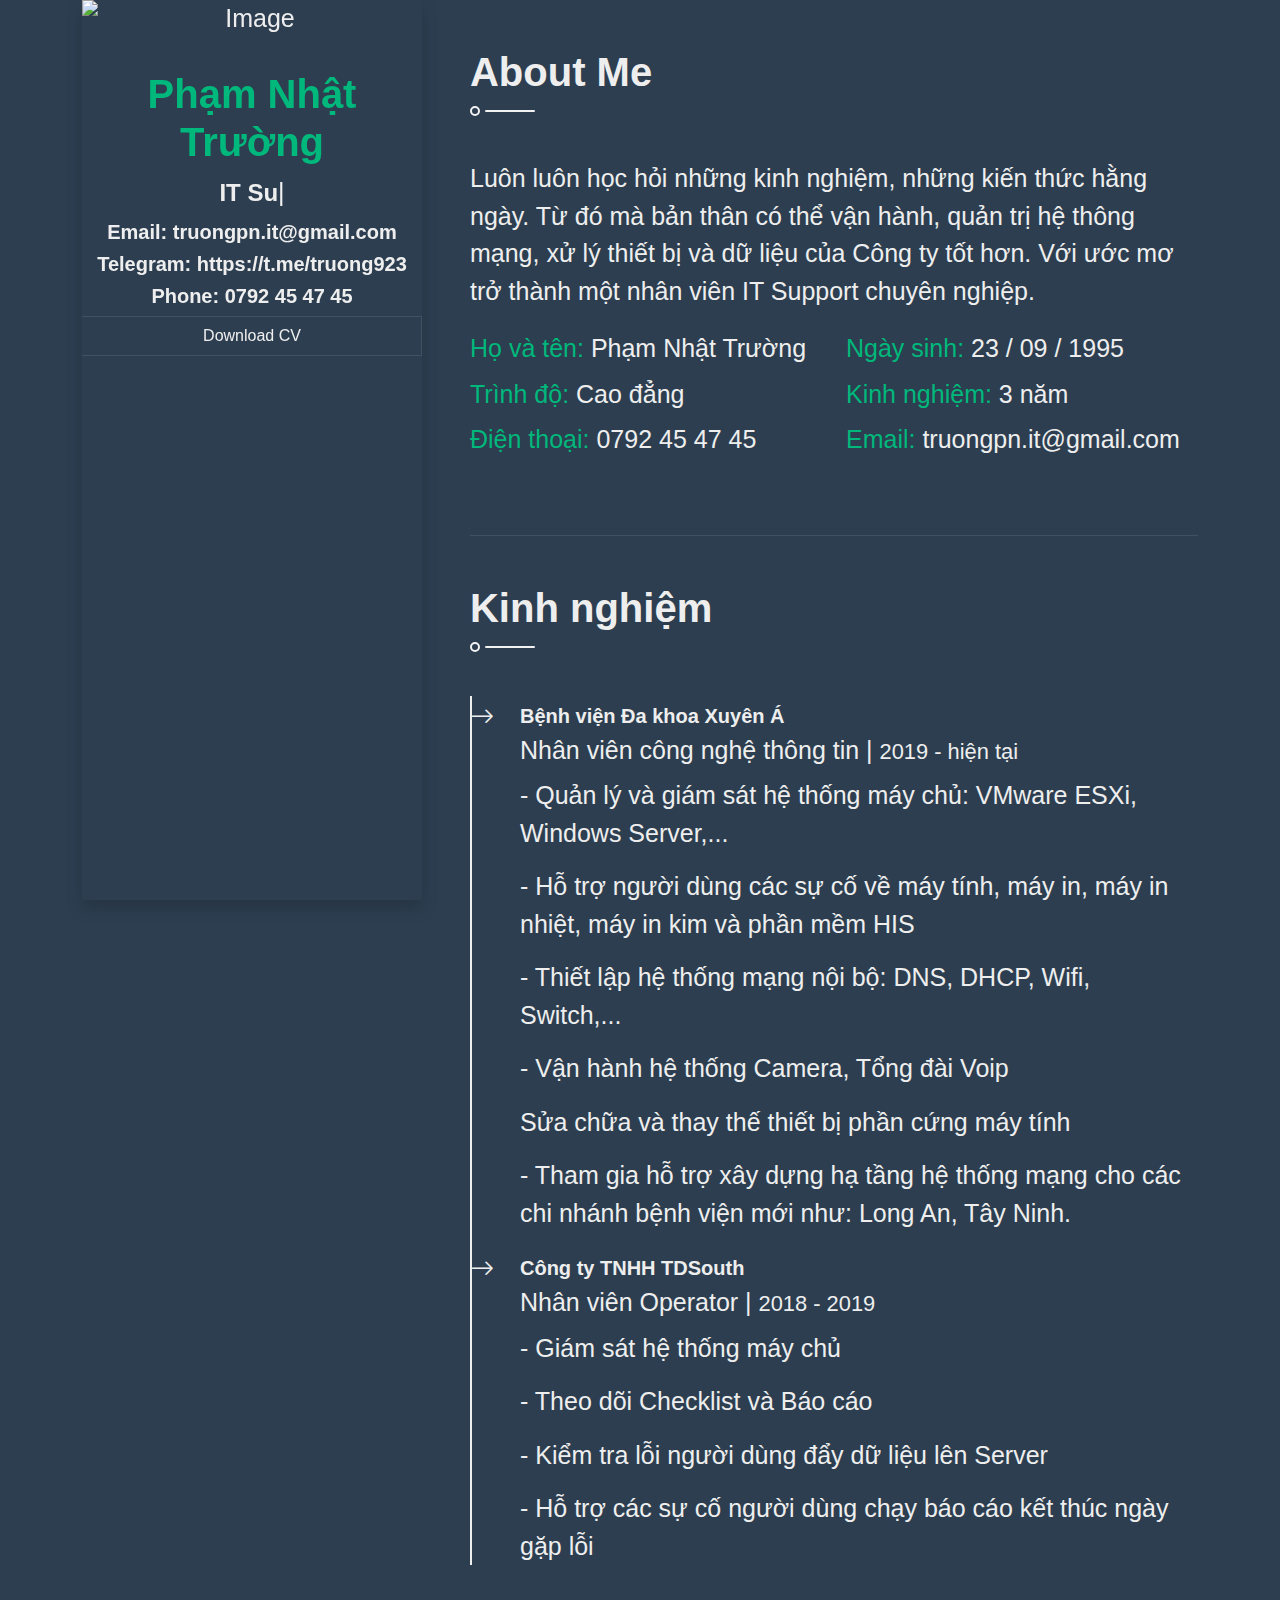
==== index.html @ b1097773 "Update index.html" ====
<!DOCTYPE html>
<html lang="en">
    <head>
        <met#aeb3b8et="utf-8">
        <title>PHAM NHAT TRUONG - IT SUPPORT | TRUONGPHAM.INFO</title>
        <meta content="width=device-width, initial-scale=1.0" name="viewport">
        <meta content="PHAM NHAT TRUONG - IT SUPPORT | TRUONGPHAM.INFO" name="keywords">
        <meta content="Luôn luôn học hỏi những kinh nghiệm, những kiến thức hằng ngày. Từ đó mà bản thân có thể vận hành, quản trị hệ thông mạng, xử lý thiết bị và dữ liệu của Công ty tốt hơn. Với ước mơ trở thành một nhân viên IT Support chuyên nghiệp." name="description">
		<meta content="img/og-image.png" property="og:image"/>
        <!-- Favicon -->
        <link href="img/favicon.ico" rel="icon">

        <!-- Google Web Fonts -->
        <link rel="preconnect" href="https://fonts.googleapis.com">
        <link rel="preconnect" href="https://fonts.gstatic.com" crossorigin>
        <link href="https://fonts.googleapis.com/css2?family=Heebo:wght@300;400;500;600;700&display=swap" rel="stylesheet">

        <!-- Icon Font Stylesheet -->
        <link href="https://cdnjs.cloudflare.com/ajax/libs/font-awesome/5.10.0/css/all.min.css" rel="stylesheet">
        <link href="https://cdn.jsdelivr.net/npm/bootstrap-icons@1.4.1/font/bootstrap-icons.css" rel="stylesheet">

        <!-- Libraries Stylesheet -->
        <link href="lib/owlcarousel/assets/owl.carousel.min.css" rel="stylesheet">
        <link href="lib/lightbox/css/lightbox.min.css" rel="stylesheet">
        <link href="lib/animate/animate.min.css" rel="stylesheet">

        <!-- Customized Bootstrap Stylesheet -->
        <link href="css/bootstrap.min.css" rel="stylesheet">

        <!-- Template Stylesheet -->
        <link href="css/style.css" rel="stylesheet">
    </head>

    <body>
        <!-- Spinner Start -->
        <div id="spinner" class="show bg-white position-fixed translate-middle w-100 vh-100 top-50 start-50 d-flex align-items-center justify-content-center">
            <div class="spinner-border text-primary" style="width: 3rem; height: 3rem;" role="status">
                <span class="sr-only">Loading...</span>
            </div>
        </div>
        <!-- Spinner End -->

        <div class="container">
            <div class="row g-5">
                <div class="col-lg-4 sticky-lg-top vh-100">
                    <div class="d-flex flex-column h-100 text-center overflow-auto shadow">
                        <img class="w-100 img-fluid mb-4" src="https://blogger.googleusercontent.com/img/b/R29vZ2xl/AVvXsEhEXfBx7PWFixcIqHTnEH8W_XEfS7zRKE3691pKmlPgXVl-R-O-tmW80sG6tMCPKXP7lykaefznXXBEUYzP57nNPjmpp0q8nnRtFH7AwrzY1TqMH8nGS9BL_3iNs5745LmN0kba0aUI_SeS-HDtZhTHtmVIDeLx38GJadFVCeGC5y4R91ZM6ahKhD-W/s1600/avatar.jpeg" alt="Image">
                        <h1 class="text-primary mt-2">Phạm Nhật Trường</h1>
                        <div class="mb-4" style="height: 22px;">
                            <h4 class="typed-text-output d-inline-block text-light"></h4>
                            <div class="typed-text d-none">IT Support, Chuyên viên CNTT</div>
						</div>
							<h5>Email: truongpn.it@gmail.com</h5>
							<h5>Telegram: https://t.me/truong923</h5>
							<h5>Phone: 0792 45 47 45</h5>
                        
                        <div class="d-flex align-items-end justify-content-between border-top border-bottom">
                            <a href="https://truongpham.info/CV%20-%20IT%20SUPPORT%20-%20PHAM%20NHAT%20TRUONG.pdf" class="btn w-100 border-end">Download CV</a>
                        </div>
                    </div>
                </div>
                <div class="col-lg-8">
                    <!-- About Start -->
                    <section class="py-5 border-bottom wow fadeInUp" data-wow-delay="0.1s">
                        <h1 class="title pb-3 mb-5">About Me</h1>
                        <p>Luôn luôn học hỏi những kinh nghiệm, những kiến thức hằng ngày. Từ đó mà bản thân có thể vận hành, quản trị hệ thông mạng, xử lý thiết bị và dữ liệu của Công ty tốt hơn. Với ước mơ trở thành một nhân viên IT Support chuyên nghiệp.</p>
                        <div class="row mb-4">
                            <div class="col-sm-6 py-1">
                                <span class="fw-medium text-primary">Họ và tên:</span> Phạm Nhật Trường
                            </div>
                            <div class="col-sm-6 py-1">
                                <span class="fw-medium text-primary">Ngày sinh:</span> 23 / 09 / 1995
                            </div>
                            <div class="col-sm-6 py-1">
                                <span class="fw-medium text-primary">Trình độ:</span> Cao đẳng
                            </div>
                            <div class="col-sm-6 py-1">
                                <span class="fw-medium text-primary">Kinh nghiệm:</span> 3 năm
                            </div>
                            <div class="col-sm-6 py-1">
                                <span class="fw-medium text-primary">Điện thoại:</span> 0792 45 47 45
                            </div>
                            <div class="col-sm-6 py-1">
                                <span class="fw-medium text-primary">Email:</span> truongpn.it@gmail.com
                            </div>                            
                        </div>
                      
                    </section>
                    <!-- About End -->

                    

                    <!-- Expericence Start -->
                    <section class="py-5 wow fadeInUp" data-wow-delay="0.1s">
                        <h1 class="title pb-3 mb-5">Kinh nghiệm</h1>
                        <div class="border-start border-2 border-light pt-2 ps-5">
                            <div class="position-relative mb-4">
                                <span class="bi bi-arrow-right fs-4 text-light position-absolute" style="top: -5px; left: -50px;"></span>
                                <h5 class="mb-1">Bệnh viện Đa khoa Xuyên Á</h5>
                                <p class="mb-2">Nhân viên công nghệ thông tin | <small>2019 - hiện tại</small></p>
                                <p>- Quản lý và giám sát hệ thống máy chủ: VMware ESXi, Windows Server,...</p>
								<p>- Hỗ trợ người dùng các sự cố về máy tính, máy in, máy in nhiệt, máy in kim và phần mềm HIS</p>
								<p>- Thiết lập hệ thống mạng nội bộ: DNS, DHCP, Wifi, Switch,...
								<p>- Vận hành hệ thống Camera, Tổng đài Voip</p>
								<p>Sửa chữa và thay thế thiết bị phần cứng máy tính</p>
								<p>- Tham gia hỗ trợ xây dựng hạ tầng hệ thống mạng cho các chi nhánh bệnh viện mới như: Long An, Tây Ninh.</p>
                            </div>
                            <div class="position-relative mb-4">
                                <span class="bi bi-arrow-right fs-4 text-light position-absolute" style="top: -5px; left: -50px;"></span>
                                <h5 class="mb-1">Công ty TNHH TDSouth</h5>
                                <p class="mb-2">Nhân viên Operator | <small>2018 - 2019</small></p>
                                <p>- Giám sát hệ thống máy chủ</p>
								<p>- Theo dõi Checklist và Báo cáo</p>
								<p>- Kiểm tra lỗi người dùng đẩy dữ liệu lên Server</p>
								<p>- Hỗ trợ các sự cố người dùng chạy báo cáo kết thúc ngày gặp lỗi</p>
                            </div>                            
                        </div>
                    </section>
                    <!-- Expericence End -->
					
					<!-- Skills Start -->
                    <section class="py-5 wow fadeInUp" data-wow-delay="0.1s">
                        <h1 class="title pb-3 mb-5">Kỹ năng</h1>
                        <div class="row">
                            <div class="col-sm-6">
                                <div class="skill mb-4">
                                    <div class="d-flex justify-content-between">
                                        <p class="mb-2">Windows Server</p>
                                        <p class="mb-2">95%</p>
                                    </div>
                                    <div class="progress">
                                        <div class="progress-bar bg-primary" role="progressbar" aria-valuenow="95" aria-valuemin="0" aria-valuemax="100"></div>
                                    </div>
                                </div>
                                <div class="skill mb-4">
                                    <div class="d-flex justify-content-between">
                                        <p class="mb-2">VMware ESXi</p>
                                        <p class="mb-2">85%</p>
                                    </div>
                                    <div class="progress">
                                        <div class="progress-bar bg-warning" role="progressbar" aria-valuenow="85" aria-valuemin="0" aria-valuemax="100"></div>
                                    </div>
                                </div>
                                <div class="skill mb-4">
                                    <div class="d-flex justify-content-between">
                                        <p class="mb-2">Network</p>
                                        <p class="mb-2">80%</p>
                                    </div>
                                    <div class="progress">
                                        <div class="progress-bar bg-danger" role="progressbar" aria-valuenow="90" aria-valuemin="0" aria-valuemax="100"></div>
                                    </div>
                                </div>
                            </div>
                            <div class="col-sm-6">
                                <div class="skill mb-4">
                                    <div class="d-flex justify-content-between">
                                        <p class="mb-2">Ứng dụng phần mềm</p>
                                        <p class="mb-2">95%</p>
                                    </div>
                                    <div class="progress">
                                        <div class="progress-bar bg-danger" role="progressbar" aria-valuenow="90" aria-valuemin="0" aria-valuemax="100"></div>
                                    </div>
                                </div>
                                <div class="skill mb-4">
                                    <div class="d-flex justify-content-between">
                                        <p class="mb-2">Hỗ trợ phần cứng</p>
                                        <p class="mb-2">90%</p>
                                    </div>
                                    <div class="progress">
                                        <div class="progress-bar bg-success" role="progressbar" aria-valuenow="95" aria-valuemin="0" aria-valuemax="100"></div>
                                    </div>
                                </div>
                                <div class="skill mb-4">
                                    <div class="d-flex justify-content-between">
                                        <p class="mb-2">Linux</p>
                                        <p class="mb-2">75%</p>
                                    </div>
                                    <div class="progress">
                                        <div class="progress-bar bg-info" role="progressbar" aria-valuenow="85" aria-valuemin="0" aria-valuemax="100"></div>
                                    </div>
                                </div>
                            </div>
                        </div>
                    </section>
                    <!-- Skills End -->

                    <!-- Education Start -->
                    <section class="py-5 wow fadeInUp" data-wow-delay="0.1s">
                        <h1 class="title pb-3 mb-5">Học vấn</h1>
                        <div class="border-start border-2 border-light pt-2 ps-5">
                            <div class="position-relative mb-4">
                                <span class="bi bi-arrow-right fs-4 text-light position-absolute" style="top: -5px; left: -50px;"></span>
                                <h5 class="mb-1">Cao đẳng FPT Polytechnic</h5>
                                <p class="mb-2">Công nghệ thông tin | <small>2018</small></p>
                                <p>Tốt nghiệp loại Giỏi, điểm đánh giá xếp loại: 8.1</p>
                            </div>                                                      
                        </div>
                    </section>
                    <!-- Education End -->

                    <!-- Download Start -->
                    <section class="py-6 border-bottom wow fadeInUp" data-wow-delay="0.1s">
                        <h1 class="title pb-3 mb-5">Thư viện DOWNLOAD</h1>
                        <div class="row">
                            <div class="col-12">                                
                                <div class="row portfolio-container">
                                    <div class="col-md-3 mb-4 portfolio-item first">
                                        <div class="position-relative overflow-hidden mb-2">
                                            <img class="img-fluid w-100" src="https://blogger.googleusercontent.com/img/b/R29vZ2xl/AVvXsEj4CBkIA0ysPTNsBHa86_PYk6lLUeE6Be2hrwvbOx_kF_vCNkIA3ulcOIX37jxzH77WllACflZEdPLYEa8RgrazpHKcK4-KCBix7zKSpFj6PHZTHY-ES5w3WzIRhcudtk7auPRRjaMpzGNBIe0VYao3c4swQ0xcU9AbOJ9S9BMXhOhub5c7oLR8VLMN/s1599/windows.webp" alt="">
                                            <div class="portfolio-btn d-flex align-items-center justify-content-center">
											
                                                <a href="https://drive.google.com/drive/folders/1O3wNMvk59sZChGDUy7UuE7ajIBGZV5im?usp=sharing">
                                                    <i class="bi bi-cloud-download"></i>
                                                </a>
                                            </div>
                                        </div>
										<h4>WINDOWS ISO</h4>
                                    </div>
                                    <div class="col-md-3 mb-4 portfolio-item second">
                                        <div class="position-relative overflow-hidden mb-2">
                                            <img class="img-fluid w-100" src="https://blogger.googleusercontent.com/img/b/R29vZ2xl/AVvXsEhiJHI559ugu-0hOVHE4CzFBO4c9WzE_QXyvNri4Z9QtspG_bg02SNMLcC34bFrJcVEigdKliNQKVW1VuPzIFe6W8P-i2J87Kg7qrwdXYLOCt3iPVRnNZH5PKdBSC_8G1IB5g_dQBKGerOGjbOqOs_fJo4rRD6afVUkg6tStAmjUx2rP4YDHh85YN4i/s1866/office.webp" alt="">
                                            <div class="portfolio-btn d-flex align-items-center justify-content-center">
                                                <a href="https://drive.google.com/drive/folders/1fGty0SieguB7xLJJCW0qPEJQWqEInhes?usp=sharing">
                                                    <i class="bi bi-cloud-download"></i>
                                                </a>
                                            </div>
                                        </div>
										<h4>OFFICE</h4>
                                    </div>
                                    <div class="col-md-3 mb-4 portfolio-item first">
                                        <div class="position-relative overflow-hidden mb-2">
                                            <img class="img-fluid w-100" src="https://blogger.googleusercontent.com/img/b/R29vZ2xl/AVvXsEgNhV7tVEfBJOv91nkH5Y3JuUYdpzTYXixQa4gOFbSRu13TNQeYrtJ8zzZGYMH79vtnziP3OPuytu4YrhDJvQSUgGBAccT_6O5XcQhAiWrPcahiXlTbtSH-O8_sdanX-1PpKOkmAIf-X_9S80Pe4A5WIEwoOzhswY007ogy6PViuCUT70Z7mG2AK3Lc/s1600/macos.webp" alt="">
                                            <div class="portfolio-btn d-flex align-items-center justify-content-center">
                                                <a href="https://drive.google.com/drive/folders/11JQ_UQN27DRsb5RpjGJcMa3MAvk5BIb-?usp=sharing">
                                                    <i class="bi bi-cloud-download"></i>
                                                </a>
                                            </div>
                                        </div>
										<h4>MACOS</h4>
                                    </div>
                                    <div class="col-md-3 mb-4 portfolio-item second">
                                        <div class="position-relative overflow-hidden mb-2">
                                            <img class="img-fluid w-100" src="https://blogger.googleusercontent.com/img/b/R29vZ2xl/AVvXsEjx-zZVY1P8v-UfSR0HVt5M0yMEFBbmPqPb1eAl2uc-Hq7EuHCqE8Dj5kO7-Gc5CPt9X-4IRv3gF30xEDvJPvVevnw36ghN7PYH8O2H-dS3_n3Hu0yjpTo8Ngw9TuEGHFO3UPn20M4XQf-6oLkdCSYYGnJivIsXdyIEoVN4H1aZM-lFJf1R1p1JkD5P/s1600/adobe.webp" alt="">
                                            <div class="portfolio-btn d-flex align-items-center justify-content-center">
                                                <a href="https://drive.google.com/drive/folders/15C80CJlflB8w9z9n-Vl1097a9hDrL62X?usp=sharing">
                                                    <i class="bi bi-cloud-download"></i>
                                                </a>
                                            </div>
                                        </div>
										<h4>ADOBE</h4>
                                    </div>
									<div class="col-md-3 mb-4 portfolio-item first">
                                        <div class="position-relative overflow-hidden mb-2">
                                            <img class="img-fluid w-100" src="https://blogger.googleusercontent.com/img/b/R29vZ2xl/AVvXsEhLIspZkQ-j6rU96n6jPXTiZbN03d3XHUeCN__h9KwihB9Lo85KgpqqbF7qooI0OUqLvQ210XMJN9QlsK1lXnuGBAOzS0PZrKQcnwJGXJ7Oome4kysE9fxHCMK7EEq0mablLbRWVYTQB0Sd3ryQPFcfGcigyE3JijApoQu3XhSjAdbBCirxcWYYO4H4/s1600/tool.webp" alt="">
                                            <div class="portfolio-btn d-flex align-items-center justify-content-center">
                                                <a href="https://drive.google.com/drive/folders/1xkk_30AwPrnx3bxFqB7vB9sGU_waz-4E?usp=sharing">
                                                    <i class="bi bi-cloud-download"></i>
                                                </a>
                                            </div>
                                        </div>
										<h4>TOOLS</h4>
                                    </div>
                                    <div class="col-md-3 mb-4 portfolio-item second">
                                        <div class="position-relative overflow-hidden mb-2">
                                            <img class="img-fluid w-100" src="https://blogger.googleusercontent.com/img/b/R29vZ2xl/AVvXsEhMCyRm4ceODXAqmEfkQ5UkwnIvqPdbwNdyrAX5NA5bq4XlT3UOz5oDsLmtO8xdgcRvBM93n4a6pKEUnWMbZdUnfVaUYo1L5aJQwNGXDsX6p8JsmDv9eHdqFj9H3GPWzhfi4-VhhgZpJdJ_ZjTkkptxUNpDc-VyCX9rqAtnhNA8Y7l6F9G_DJTn8Qn1/s1600/apps.webp" alt="">
                                            <div class="portfolio-btn d-flex align-items-center justify-content-center">
                                                <a href="https://drive.google.com/drive/folders/1QajxdlcEgASYreOprgaa9sjm3lAlNhlc?usp=sharing">
                                                    <i class="bi bi-cloud-download"></i>
                                                </a>
                                            </div>
                                        </div>
										<h4>APPS</h4>
                                    </div>
									<div class="col-md-3 mb-4 portfolio-item first">
                                        <div class="position-relative overflow-hidden mb-2">
                                            <img class="img-fluid w-100" src="https://blogger.googleusercontent.com/img/b/R29vZ2xl/AVvXsEgZeaU4mQASxf4FhkCvuDB1fmM75WeVqFbESsp1yIt2RS2mPH6qgqNxCoXjoYhKg4mMg0M5WaoCCTXhV5c0fH1imRncTQrAzUStuicoYbfa0lhpDxVdePhUTuK7XZV9WYoyzaMQR5uM_lv8JM78-tJSJuwVZTxGmW7P9vFgYm7UUpgrAoCqLxVm3kov/s1600/cad.webp" alt="">
                                            <div class="portfolio-btn d-flex align-items-center justify-content-center">
                                                <a href="https://drive.google.com/drive/folders/1pqzQKcPzkC-gr8Sj3_Xz19gzBiYXn3EQ?usp=sharing">
                                                    <i class="bi bi-cloud-download"></i>
                                                </a>
                                            </div>
                                        </div>
										<h4>AUTODESK</h4>
                                    </div>
                                    <div class="col-md-3 mb-4 portfolio-item second">
                                        <div class="position-relative overflow-hidden mb-2">
                                            <img class="img-fluid w-100" src="https://blogger.googleusercontent.com/img/b/R29vZ2xl/AVvXsEgPZzpOqb8JASKYgTp2qM3JSCgnoFNvdgUgifRJrCjNhMsB81l1wEAv3XKEA4e8xDJp1Y0FwgQyZJHqD29KivpuJl4G_dHJ25_QEFU3fPbldhQw5Bu35YiyK0Ifm5cjGUJ-U10DZB9twJCCoeAmcv-mpZ8PWreG_zCETJ_nLmKKeDyMZrVzLjCijFGW/s1600/hackintosh.webp" alt="">
                                            <div class="portfolio-btn d-flex align-items-center justify-content-center">
                                                <a href="https://drive.google.com/drive/folders/1fPUjFgYPu69mzkubs0WxvSv5s5gU4lh6?usp=sharing">
                                                    <i class="bi bi-cloud-download"></i>
                                                </a>
                                            </div>
                                        </div>
										<h4>HACKINTOSH</h4>
                                    </div>
									
                                </div>
								
                            </div>
                        </div>
                    </section>
                    <!-- Download End -->   
				
                    <!-- Footer Start -->
                    <section class="wow fadeIn" data-wow-delay="0.1s">
                        <div class="bg-secondary text-light text-center p-3">
						
                           <div class="d-flex justify-content-center mb-4">
                                <a class="btn btn-dark btn-square mx-1" href="#"><i class="fab fa-twitter"></i></a>
                                <a class="btn btn-dark btn-square mx-1" href="#"><i class="fab fa-facebook-f"></i></a>
                                <a class="btn btn-dark btn-square mx-1" href="#"><i class="fab fa-linkedin-in"></i></a>
                                <a class="btn btn-dark btn-square mx-1" href="#"><i class="fab fa-instagram"></i></a>
                            </div>
                            <div class="d-flex justify-content-center mb-3">
                                <p>TRUONGPHAM.INFO</p>
                                
                            </div>
							
                        </div>
                    </section>
                    <!-- Footer End -->
                </div>
            </div>
        </div>

        
        <!-- Back to Top -->
        <a href="#" class="back-to-top"><i class="fa fa-angle-double-up"></i></a>
        
        <!-- JavaScript Libraries -->
        <script src="https://code.jquery.com/jquery-3.4.1.min.js"></script>
        <script src="https://stackpath.bootstrapcdn.com/bootstrap/4.4.1/js/bootstrap.bundle.min.js"></script>
        <script src="lib/wow/wow.min.js"></script>
        <script src="lib/typed/typed.min.js"></script>
        <script src="lib/easing/easing.min.js"></script>
        <script src="lib/waypoints/waypoints.min.js"></script>
        <script src="lib/counterup/counterup.min.js"></script>
        <script src="lib/owlcarousel/owl.carousel.min.js"></script>
        <script src="lib/isotope/isotope.pkgd.min.js"></script>
        <script src="lib/lightbox/js/lightbox.min.js"></script>

        <!-- Contact Javascript File -->
        <script src="mail/jqBootstrapValidation.min.js"></script>
        <script src="mail/contact.js"></script>

        <!-- Template Javascript -->
        <script src="js/main.js"></script>
    </body>
</html>
---- css/style.css ----
/********** Template CSS **********/
:root {
  --primary: #00B87B;
  --secondary: #314355;
  --light: #F2F2F2;
  --dark: #2C3E50;
}

#spinner {
  opacity: 0;
  visibility: hidden;
  transition: opacity .5s ease-out, visibility 0s linear .5s;
  z-index: 99999;
}

#spinner.show {
  transition: opacity .5s ease-out, visibility 0s linear 0s;
  visibility: visible;
  opacity: 1;
}

@media (max-width: 991.98px) {
  .sticky-lg-top.vh-100 {
    height: 100% !important;
  }
}

.fw-semi-bold {
  font-weight: 600;
}

.fw-medium {
  font-weight: 500;
}

.btn-square {
  width: 40px;
  height: 40px;
}

.btn-sm-square {
  width: 30px;
  height: 30px;
}

.btn-lg-square {
  width: 50px;
  height: 50px;
}

.btn-square,
.btn-sm-square,
.btn-lg-square {
  padding: 0;
  display: flex;
  align-items: center;
  justify-content: center;
}

.btn.btn-primary {
  color: #FFFFFF;
}

.typed-cursor {
  font-size: 25px;
  color: var(--light);
}

.back-to-top {
  position: fixed;
  display: none;
  width: 30px;
  height: 30px;
  text-align: center;
  line-height: 1;
  font-size: 30px;
  right: 30px;
  bottom: 30px;
  transition: background 0.5s;
  z-index: 11;
}

.back-to-top i {
  color: var(--primary);
}

.back-to-top i:hover {
  color: var(--dark);
}

.back-to-top {
  -webkit-animation: action 1s infinite alternate;
  animation: action 1s infinite alternate;
}

@-webkit-keyframes action {
  0% {
    transform: translateY(0);
  }

  100% {
    transform: translateY(-15px);
  }
}

@keyframes action {
  0% {
    transform: translateY(0);
  }

  100% {
    transform: translateY(-15px);
  }
}

.title {
  position: relative;
}

.title::before {
  position: absolute;
  content: "";
  width: 10px;
  height: 10px;
  bottom: -4px;
  left: 0;
  border: 2px solid var(--light);
  border-radius: 10px;
}

.title::after {
  position: absolute;
  content: "";
  width: 50px;
  height: 2px;
  bottom: 0;
  left: 15px;
  border-radius: 2px;
  background: var(--light);
}

.progress {
  height: 5px;
}

.progress .progress-bar {
  width: 0px;
  transition: 2s;
}

.service-item {
  padding: 30px;
  text-align: center;
  background: var(--secondary);
}

.service-item i {
  width: 75px;
  height: 75px;
  display: flex;
  align-items: center;
  justify-content: center;
  background: var(--light);
  color: var(--primary);
  transition: .5s;
}

.service-item:hover i {
  background: var(--primary);
  color: var(--light);
}

.portfolio-item .portfolio-btn {
  position: absolute;
  width: 0;
  height: 0;
  top: 50%;
  left: 50%;
  font-size: 60px;
  background: rgba(44, 62, 80, .9);
  opacity: 0;
  transition: .5s;
}

.portfolio-item:hover .portfolio-btn {
  opacity: 1;
  width: calc(100% - 60px);
  height: calc(100% - 60px);
  top: 30px;
  left: 30px;
}

.portfolio-item i {
  opacity: 0;
  transition: .3s;
  transition-delay: .3s;
}

.portfolio-item:hover i {
  opacity: 1;
}

.testimonial-carousel .owl-dots {
  margin-top: 25px;
  text-align: center;
}

.testimonial-carousel .owl-dot {
  display: inline-block;
  margin: 0 5px;
  width: 15px;
  height: 15px;
  background: var(--light);
}

.testimonial-carousel .owl-dot.active {
  background: var(--primary);
}
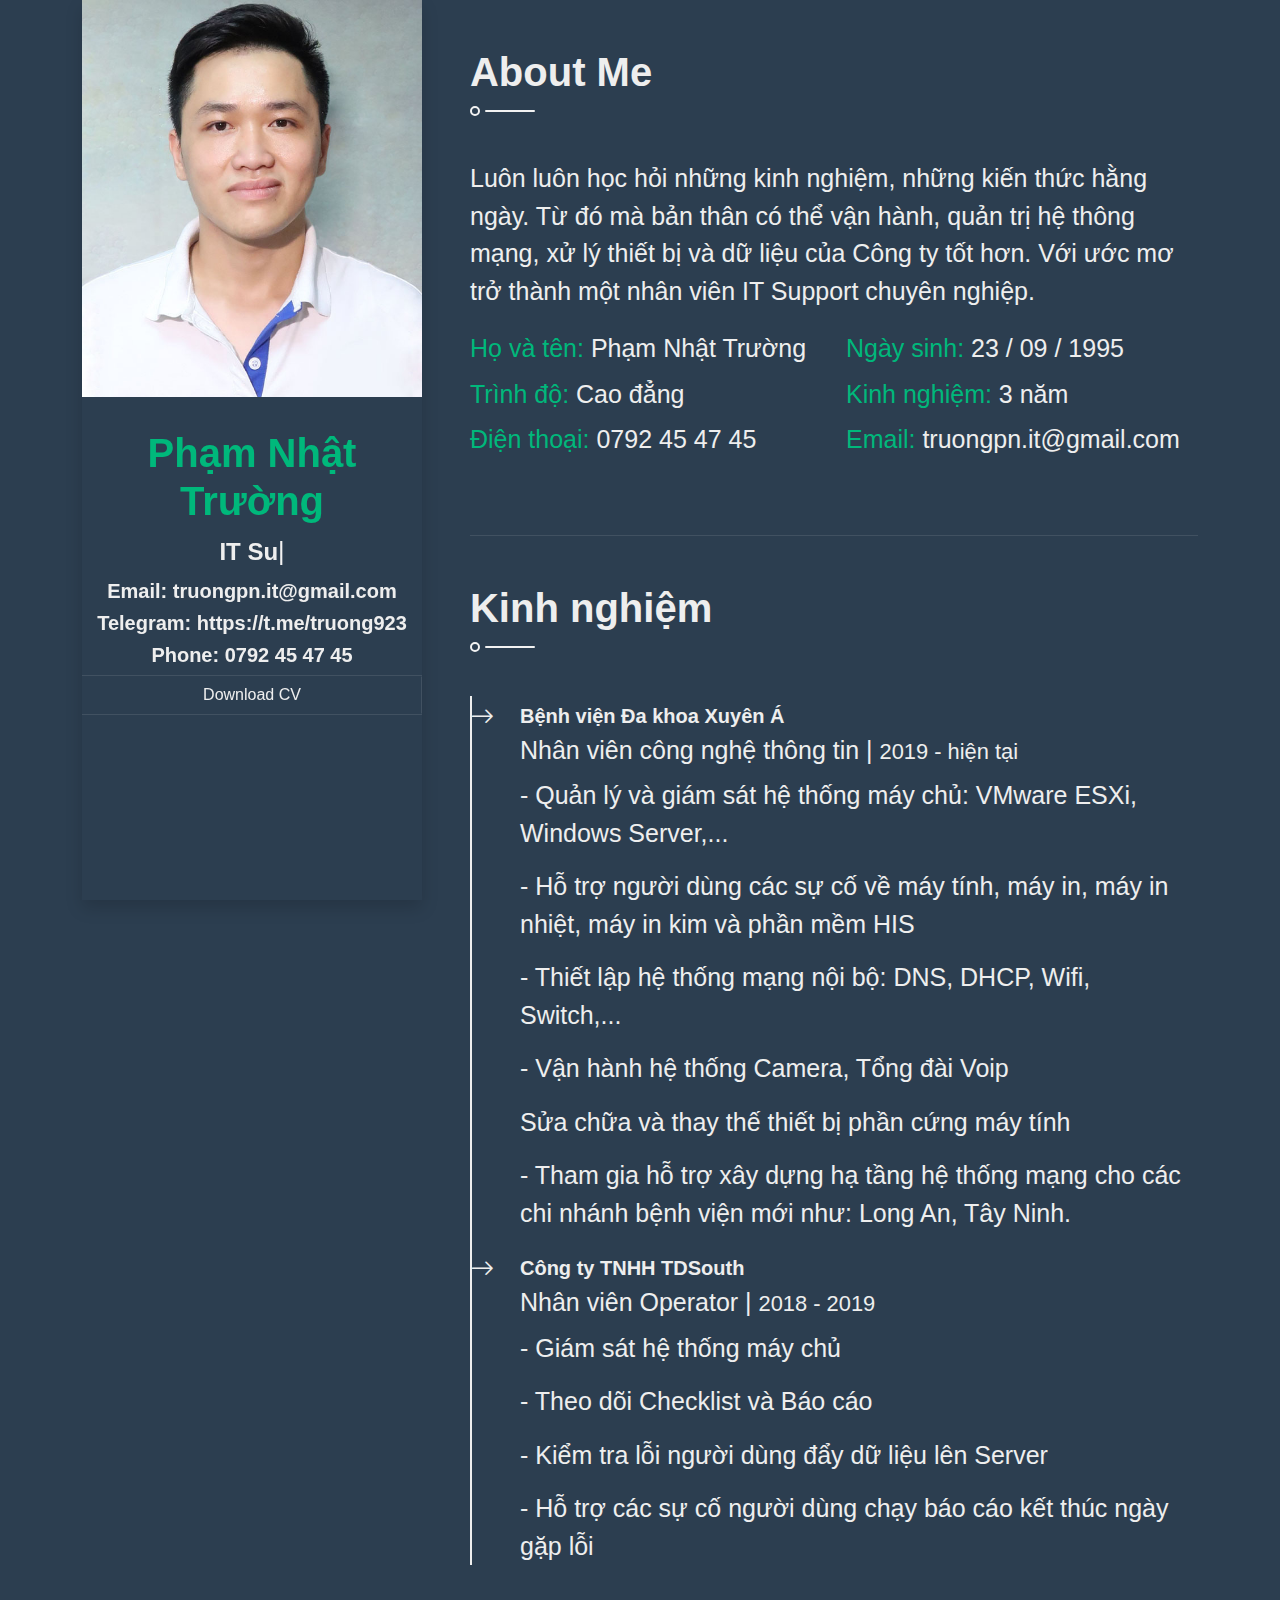
==== commit f3fecfbe: "update avatar" ====
--- a/index.html
+++ b/index.html
@@ -44,7 +44,7 @@
             <div class="row g-5">
                 <div class="col-lg-4 sticky-lg-top vh-100">
                     <div class="d-flex flex-column h-100 text-center overflow-auto shadow">
-                        <img class="w-100 img-fluid mb-4" src="https://blogger.googleusercontent.com/img/b/R29vZ2xl/AVvXsEhEXfBx7PWFixcIqHTnEH8W_XEfS7zRKE3691pKmlPgXVl-R-O-tmW80sG6tMCPKXP7lykaefznXXBEUYzP57nNPjmpp0q8nnRtFH7AwrzY1TqMH8nGS9BL_3iNs5745LmN0kba0aUI_SeS-HDtZhTHtmVIDeLx38GJadFVCeGC5y4R91ZM6ahKhD-W/s1600/avatar.jpeg" alt="Image">
+                        <img class="w-100 img-fluid mb-4" src="img/avatar.jpeg" alt="Image">
                         <h1 class="text-primary mt-2">Phạm Nhật Trường</h1>
                         <div class="mb-4" style="height: 22px;">
                             <h4 class="typed-text-output d-inline-block text-light"></h4>
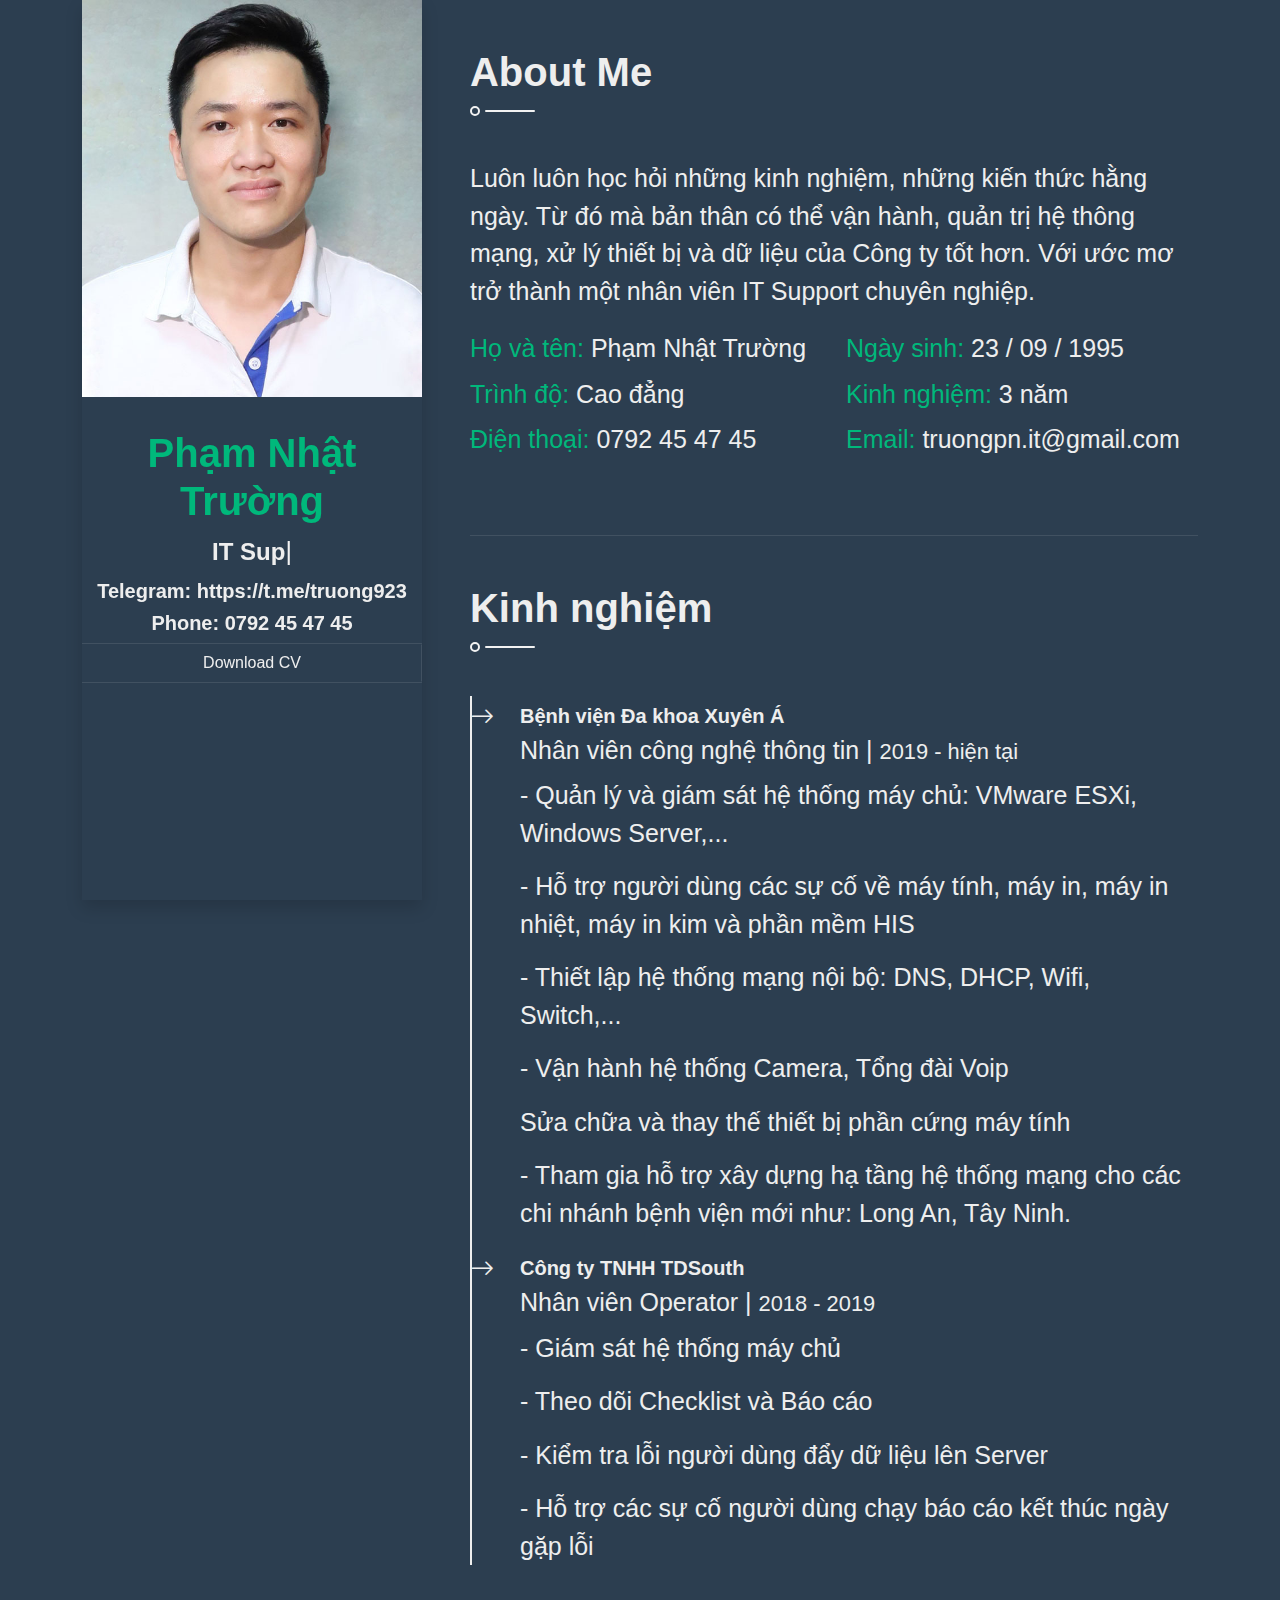
==== commit ce7ab215: "Update index.html" ====
--- a/index.html
+++ b/index.html
@@ -50,7 +50,6 @@
                             <h4 class="typed-text-output d-inline-block text-light"></h4>
                             <div class="typed-text d-none">IT Support, Chuyên viên CNTT</div>
 						</div>
-							<h5>Email: truongpn.it@gmail.com</h5>
 							<h5>Telegram: https://t.me/truong923</h5>
 							<h5>Phone: 0792 45 47 45</h5>
                         
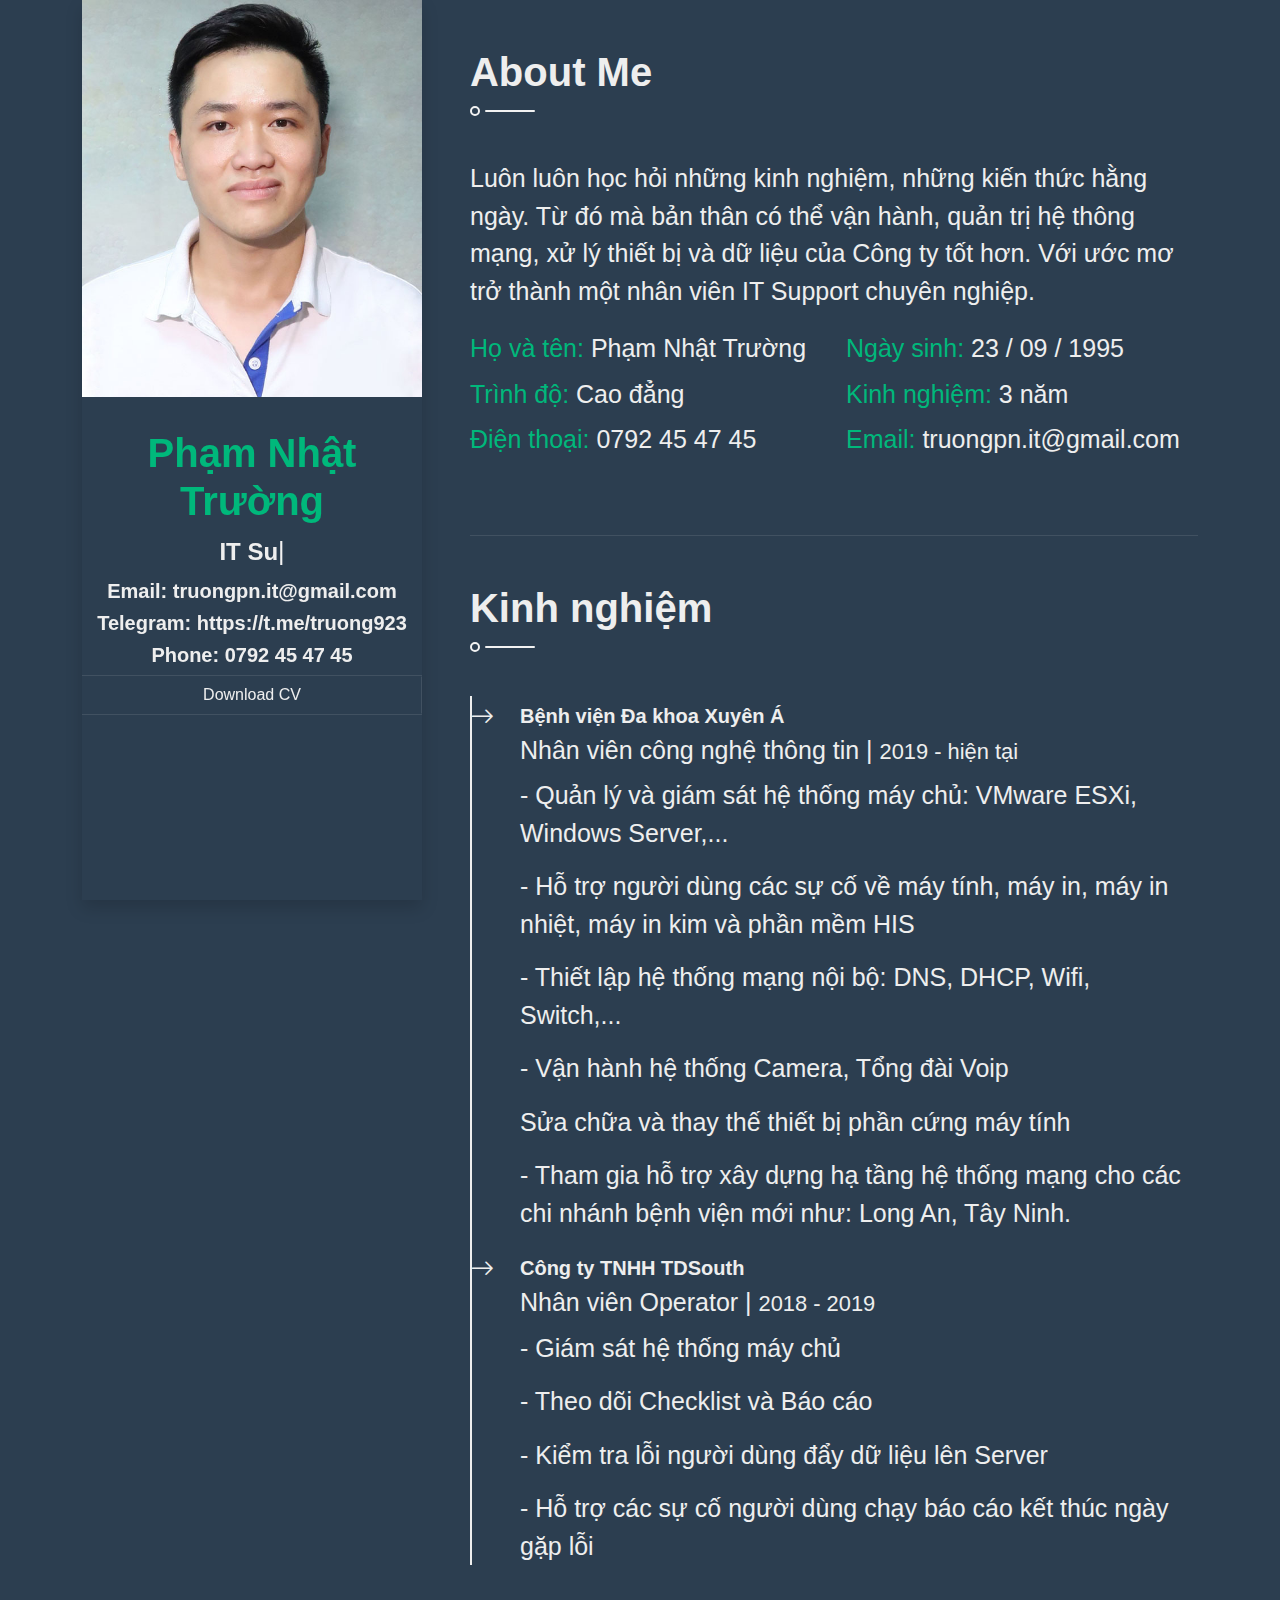
==== commit 3decea17: "Update index.html" ====
--- a/index.html
+++ b/index.html
@@ -50,6 +50,7 @@
                             <h4 class="typed-text-output d-inline-block text-light"></h4>
                             <div class="typed-text d-none">IT Support, Chuyên viên CNTT</div>
 						</div>
+							<h5>Email: truongpn.it@gmail.com</h5>
 							<h5>Telegram: https://t.me/truong923</h5>
 							<h5>Phone: 0792 45 47 45</h5>
                         
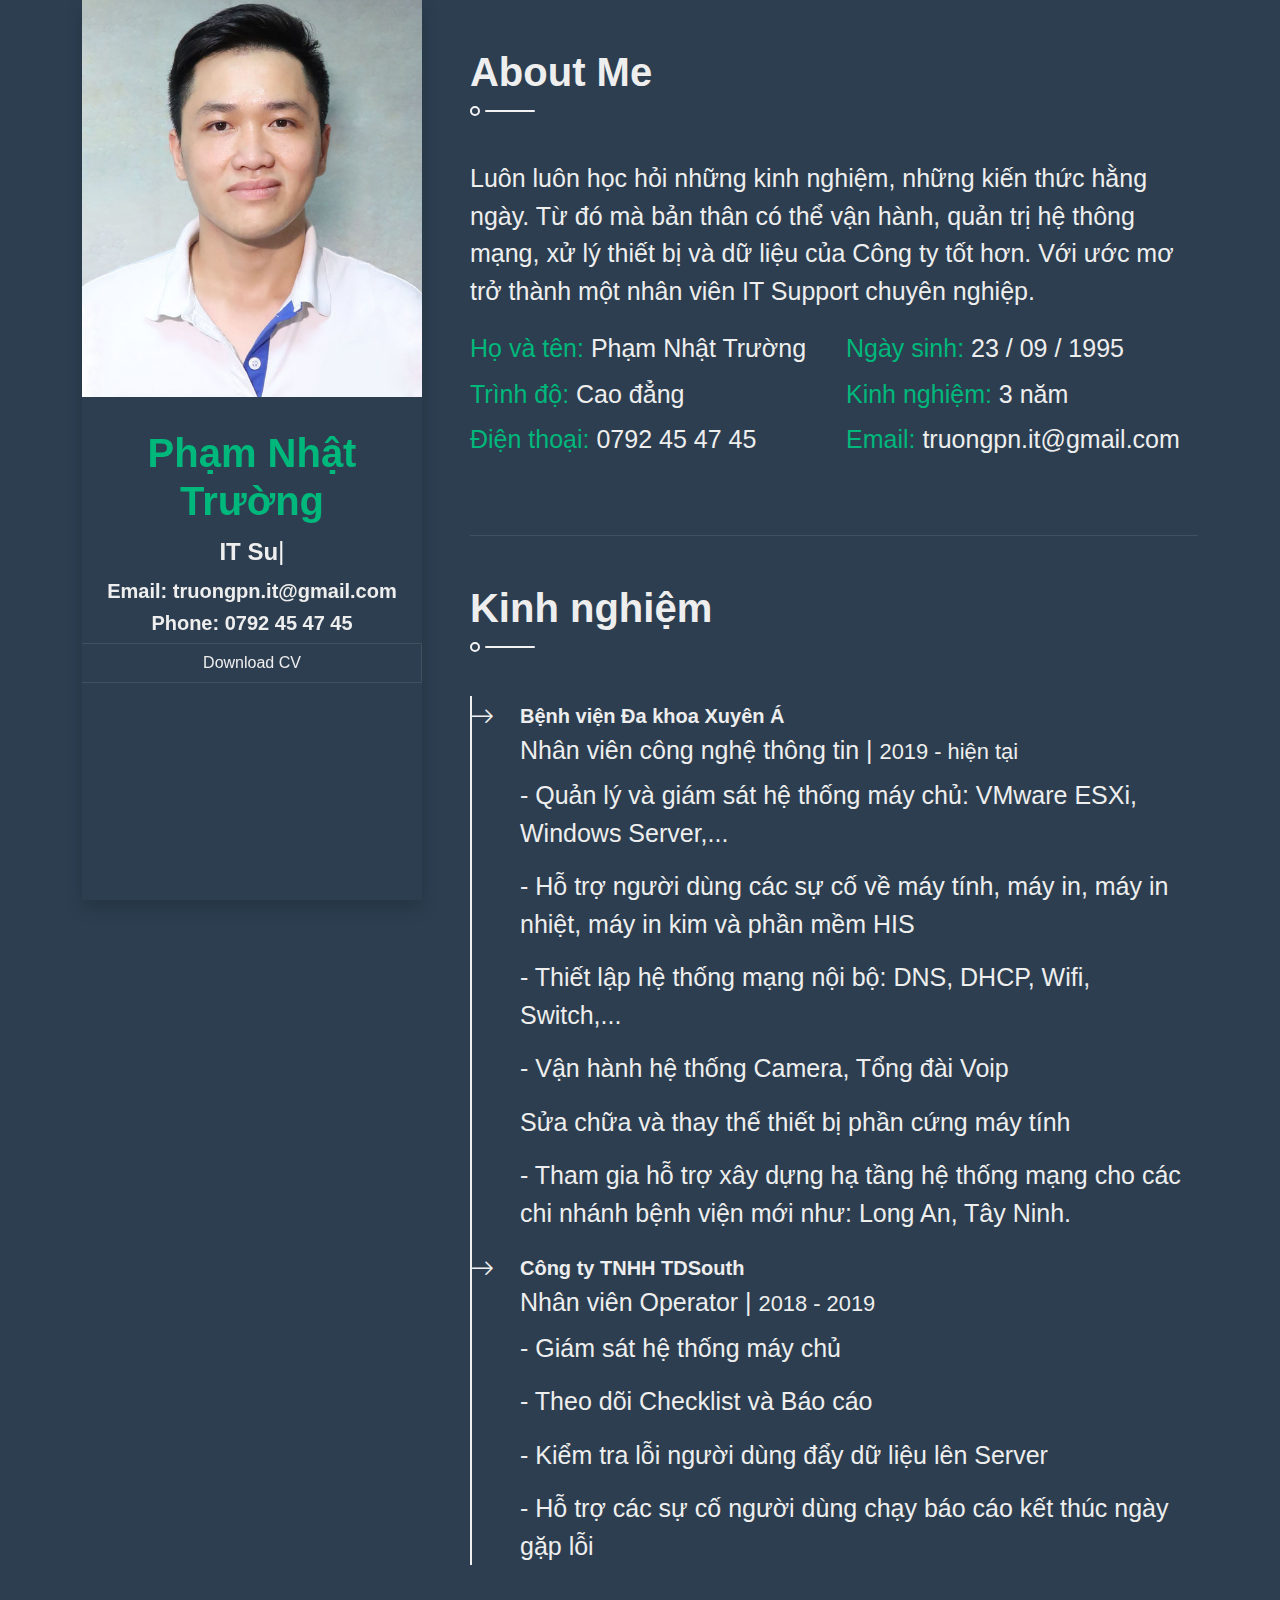
==== commit 3c4d9cb3: "Update index.html" ====
--- a/index.html
+++ b/index.html
@@ -51,9 +51,7 @@
                             <div class="typed-text d-none">IT Support, Chuyên viên CNTT</div>
 						</div>
 							<h5>Email: truongpn.it@gmail.com</h5>
-							<h5>Telegram: https://t.me/truong923</h5>
-							<h5>Phone: 0792 45 47 45</h5>
-                        
+							<h5>Phone: 0792 45 47 45</h5>                        
                         <div class="d-flex align-items-end justify-content-between border-top border-bottom">
                             <a href="https://truongpham.info/CV%20-%20IT%20SUPPORT%20-%20PHAM%20NHAT%20TRUONG.pdf" class="btn w-100 border-end">Download CV</a>
                         </div>
@@ -203,7 +201,7 @@
                         <h1 class="title pb-3 mb-5">Thư viện DOWNLOAD</h1>
                         <div class="row">
                             <div class="col-12">                                
-                                <div class="row portfolio-container">
+                                <div class="row">
                                     <div class="col-md-3 mb-4 portfolio-item first">
                                         <div class="position-relative overflow-hidden mb-2">
                                             <img class="img-fluid w-100" src="https://blogger.googleusercontent.com/img/b/R29vZ2xl/AVvXsEj4CBkIA0ysPTNsBHa86_PYk6lLUeE6Be2hrwvbOx_kF_vCNkIA3ulcOIX37jxzH77WllACflZEdPLYEa8RgrazpHKcK4-KCBix7zKSpFj6PHZTHY-ES5w3WzIRhcudtk7auPRRjaMpzGNBIe0VYao3c4swQ0xcU9AbOJ9S9BMXhOhub5c7oLR8VLMN/s1599/windows.webp" alt="">
@@ -227,7 +225,7 @@
                                         </div>
 										<h4>OFFICE</h4>
                                     </div>
-                                    <div class="col-md-3 mb-4 portfolio-item first">
+                                    <div class="col-md-3 mb-4 portfolio-item third">
                                         <div class="position-relative overflow-hidden mb-2">
                                             <img class="img-fluid w-100" src="https://blogger.googleusercontent.com/img/b/R29vZ2xl/AVvXsEgNhV7tVEfBJOv91nkH5Y3JuUYdpzTYXixQa4gOFbSRu13TNQeYrtJ8zzZGYMH79vtnziP3OPuytu4YrhDJvQSUgGBAccT_6O5XcQhAiWrPcahiXlTbtSH-O8_sdanX-1PpKOkmAIf-X_9S80Pe4A5WIEwoOzhswY007ogy6PViuCUT70Z7mG2AK3Lc/s1600/macos.webp" alt="">
                                             <div class="portfolio-btn d-flex align-items-center justify-content-center">
@@ -238,30 +236,30 @@
                                         </div>
 										<h4>MACOS</h4>
                                     </div>
+                                    <div class="col-md-3 mb-4 portfolio-item fourth">
+                                        <div class="position-relative overflow-hidden mb-2">
+                                            <img class="img-fluid w-100" src="https://blogger.googleusercontent.com/img/b/R29vZ2xl/AVvXsEjx-zZVY1P8v-UfSR0HVt5M0yMEFBbmPqPb1eAl2uc-Hq7EuHCqE8Dj5kO7-Gc5CPt9X-4IRv3gF30xEDvJPvVevnw36ghN7PYH8O2H-dS3_n3Hu0yjpTo8Ngw9TuEGHFO3UPn20M4XQf-6oLkdCSYYGnJivIsXdyIEoVN4H1aZM-lFJf1R1p1JkD5P/s1600/adobe.webp" alt="">
+                                            <div class="portfolio-btn d-flex align-items-center justify-content-center">
+                                                <a href="https://drive.google.com/drive/folders/15C80CJlflB8w9z9n-Vl1097a9hDrL62X?usp=sharing">
+                                                    <i class="bi bi-cloud-download"></i>
+                                                </a>
+                                            </div>
+                                        </div>
+										<h4>ADOBE</h4>
+                                    </div>
+									<div class="col-md-3 mb-4 portfolio-item first">
+                                        <div class="position-relative overflow-hidden mb-2">
+                                            <img class="img-fluid w-100" src="https://blogger.googleusercontent.com/img/b/R29vZ2xl/AVvXsEhLIspZkQ-j6rU96n6jPXTiZbN03d3XHUeCN__h9KwihB9Lo85KgpqqbF7qooI0OUqLvQ210XMJN9QlsK1lXnuGBAOzS0PZrKQcnwJGXJ7Oome4kysE9fxHCMK7EEq0mablLbRWVYTQB0Sd3ryQPFcfGcigyE3JijApoQu3XhSjAdbBCirxcWYYO4H4/s1600/tool.webp" alt="">
+                                            <div class="portfolio-btn d-flex align-items-center justify-content-center">
+                                                <a href="https://drive.google.com/drive/folders/1xkk_30AwPrnx3bxFqB7vB9sGU_waz-4E?usp=sharing">
+                                                    <i class="bi bi-cloud-download"></i>
+                                                </a>
+                                            </div>
+                                        </div>
+										<h4>TOOLS</h4>
+                                    </div>
                                     <div class="col-md-3 mb-4 portfolio-item second">
                                         <div class="position-relative overflow-hidden mb-2">
-                                            <img class="img-fluid w-100" src="https://blogger.googleusercontent.com/img/b/R29vZ2xl/AVvXsEjx-zZVY1P8v-UfSR0HVt5M0yMEFBbmPqPb1eAl2uc-Hq7EuHCqE8Dj5kO7-Gc5CPt9X-4IRv3gF30xEDvJPvVevnw36ghN7PYH8O2H-dS3_n3Hu0yjpTo8Ngw9TuEGHFO3UPn20M4XQf-6oLkdCSYYGnJivIsXdyIEoVN4H1aZM-lFJf1R1p1JkD5P/s1600/adobe.webp" alt="">
-                                            <div class="portfolio-btn d-flex align-items-center justify-content-center">
-                                                <a href="https://drive.google.com/drive/folders/15C80CJlflB8w9z9n-Vl1097a9hDrL62X?usp=sharing">
-                                                    <i class="bi bi-cloud-download"></i>
-                                                </a>
-                                            </div>
-                                        </div>
-										<h4>ADOBE</h4>
-                                    </div>
-									<div class="col-md-3 mb-4 portfolio-item first">
-                                        <div class="position-relative overflow-hidden mb-2">
-                                            <img class="img-fluid w-100" src="https://blogger.googleusercontent.com/img/b/R29vZ2xl/AVvXsEhLIspZkQ-j6rU96n6jPXTiZbN03d3XHUeCN__h9KwihB9Lo85KgpqqbF7qooI0OUqLvQ210XMJN9QlsK1lXnuGBAOzS0PZrKQcnwJGXJ7Oome4kysE9fxHCMK7EEq0mablLbRWVYTQB0Sd3ryQPFcfGcigyE3JijApoQu3XhSjAdbBCirxcWYYO4H4/s1600/tool.webp" alt="">
-                                            <div class="portfolio-btn d-flex align-items-center justify-content-center">
-                                                <a href="https://drive.google.com/drive/folders/1xkk_30AwPrnx3bxFqB7vB9sGU_waz-4E?usp=sharing">
-                                                    <i class="bi bi-cloud-download"></i>
-                                                </a>
-                                            </div>
-                                        </div>
-										<h4>TOOLS</h4>
-                                    </div>
-                                    <div class="col-md-3 mb-4 portfolio-item second">
-                                        <div class="position-relative overflow-hidden mb-2">
                                             <img class="img-fluid w-100" src="https://blogger.googleusercontent.com/img/b/R29vZ2xl/AVvXsEhMCyRm4ceODXAqmEfkQ5UkwnIvqPdbwNdyrAX5NA5bq4XlT3UOz5oDsLmtO8xdgcRvBM93n4a6pKEUnWMbZdUnfVaUYo1L5aJQwNGXDsX6p8JsmDv9eHdqFj9H3GPWzhfi4-VhhgZpJdJ_ZjTkkptxUNpDc-VyCX9rqAtnhNA8Y7l6F9G_DJTn8Qn1/s1600/apps.webp" alt="">
                                             <div class="portfolio-btn d-flex align-items-center justify-content-center">
                                                 <a href="https://drive.google.com/drive/folders/1QajxdlcEgASYreOprgaa9sjm3lAlNhlc?usp=sharing">
@@ -271,7 +269,7 @@
                                         </div>
 										<h4>APPS</h4>
                                     </div>
-									<div class="col-md-3 mb-4 portfolio-item first">
+									<div class="col-md-3 mb-4 portfolio-item third">
                                         <div class="position-relative overflow-hidden mb-2">
                                             <img class="img-fluid w-100" src="https://blogger.googleusercontent.com/img/b/R29vZ2xl/AVvXsEgZeaU4mQASxf4FhkCvuDB1fmM75WeVqFbESsp1yIt2RS2mPH6qgqNxCoXjoYhKg4mMg0M5WaoCCTXhV5c0fH1imRncTQrAzUStuicoYbfa0lhpDxVdePhUTuK7XZV9WYoyzaMQR5uM_lv8JM78-tJSJuwVZTxGmW7P9vFgYm7UUpgrAoCqLxVm3kov/s1600/cad.webp" alt="">
                                             <div class="portfolio-btn d-flex align-items-center justify-content-center">
@@ -282,7 +280,7 @@
                                         </div>
 										<h4>AUTODESK</h4>
                                     </div>
-                                    <div class="col-md-3 mb-4 portfolio-item second">
+                                    <div class="col-md-3 mb-4 portfolio-item fourth">
                                         <div class="position-relative overflow-hidden mb-2">
                                             <img class="img-fluid w-100" src="https://blogger.googleusercontent.com/img/b/R29vZ2xl/AVvXsEgPZzpOqb8JASKYgTp2qM3JSCgnoFNvdgUgifRJrCjNhMsB81l1wEAv3XKEA4e8xDJp1Y0FwgQyZJHqD29KivpuJl4G_dHJ25_QEFU3fPbldhQw5Bu35YiyK0Ifm5cjGUJ-U10DZB9twJCCoeAmcv-mpZ8PWreG_zCETJ_nLmKKeDyMZrVzLjCijFGW/s1600/hackintosh.webp" alt="">
                                             <div class="portfolio-btn d-flex align-items-center justify-content-center">
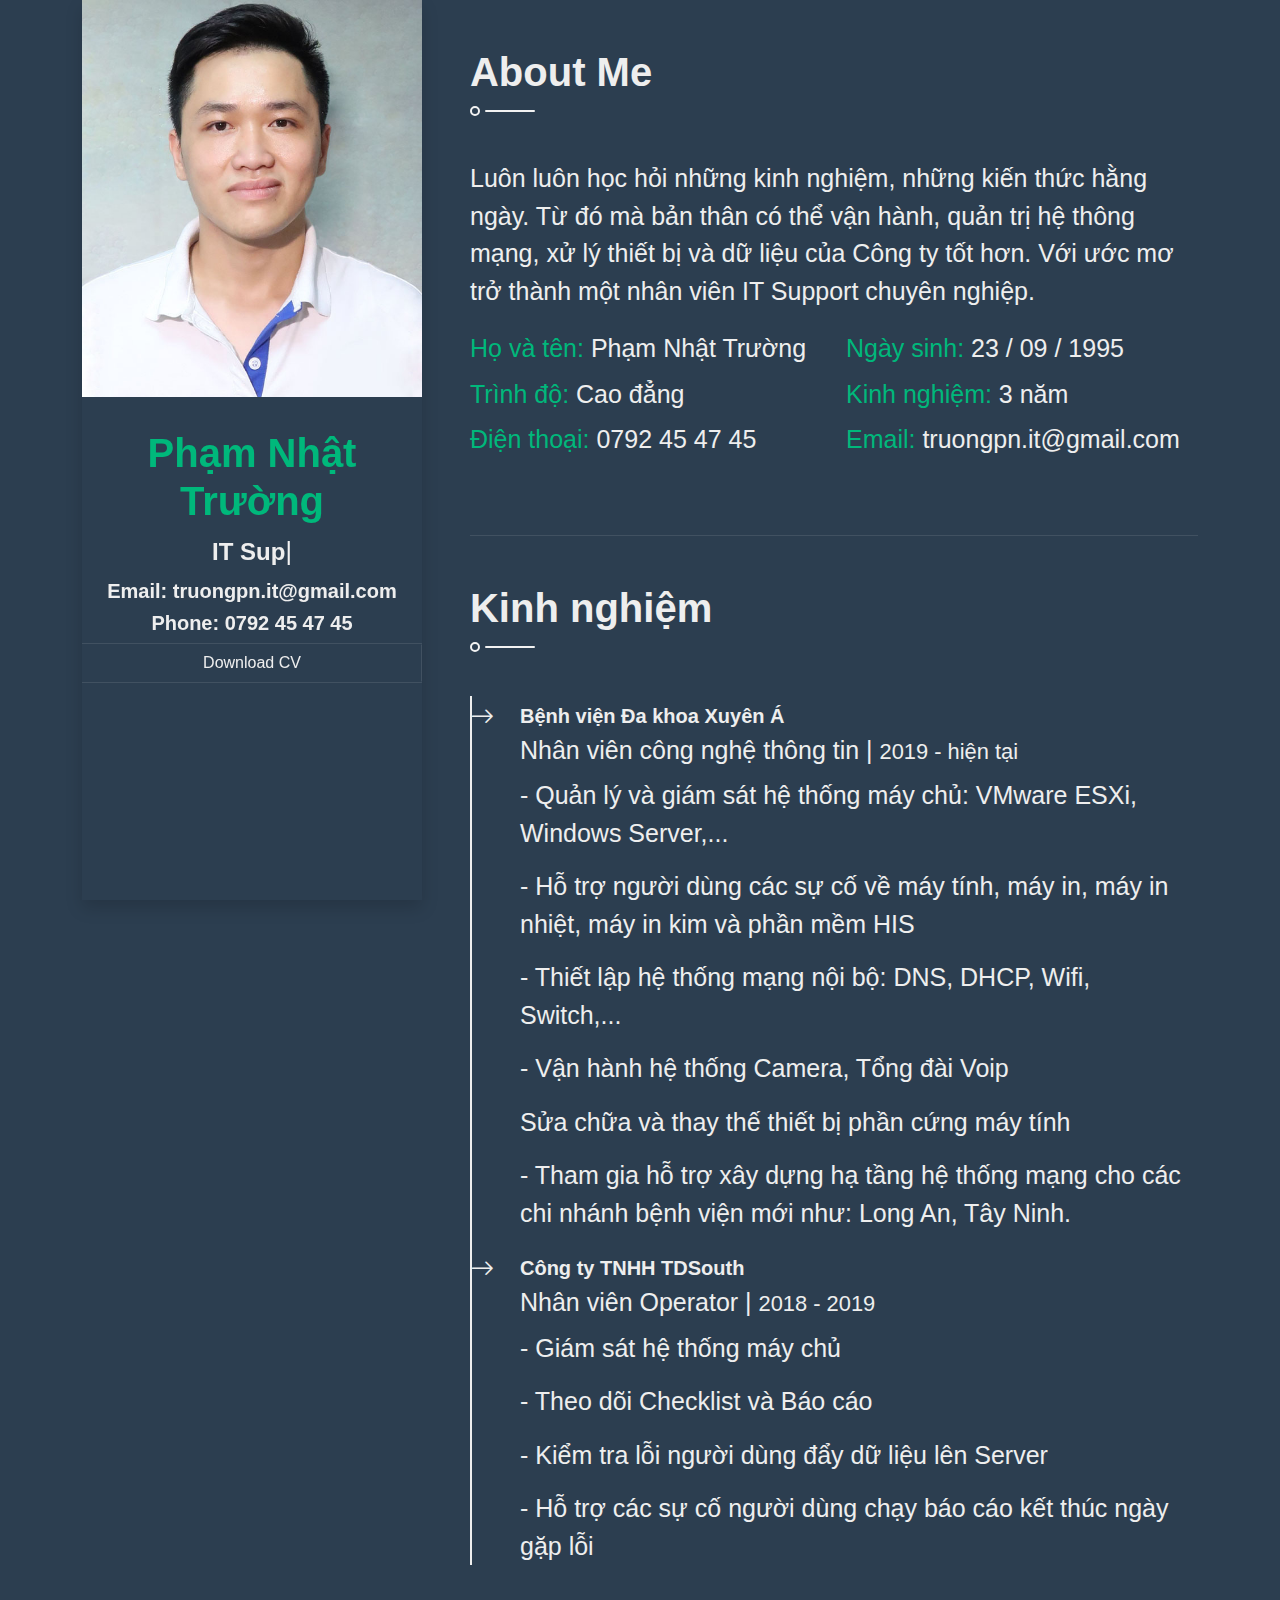
==== commit b10b4209: "Update index.html" ====
--- a/index.html
+++ b/index.html
@@ -338,8 +338,8 @@
         <script src="lib/lightbox/js/lightbox.min.js"></script>
 
         <!-- Contact Javascript File -->
-        <script src="mail/jqBootstrapValidation.min.js"></script>
-        <script src="mail/contact.js"></script>
+        <!-- <script src="mail/jqBootstrapValidation.min.js"></script>
+        <script src="mail/contact.js"></script> -->
 
         <!-- Template Javascript -->
         <script src="js/main.js"></script>
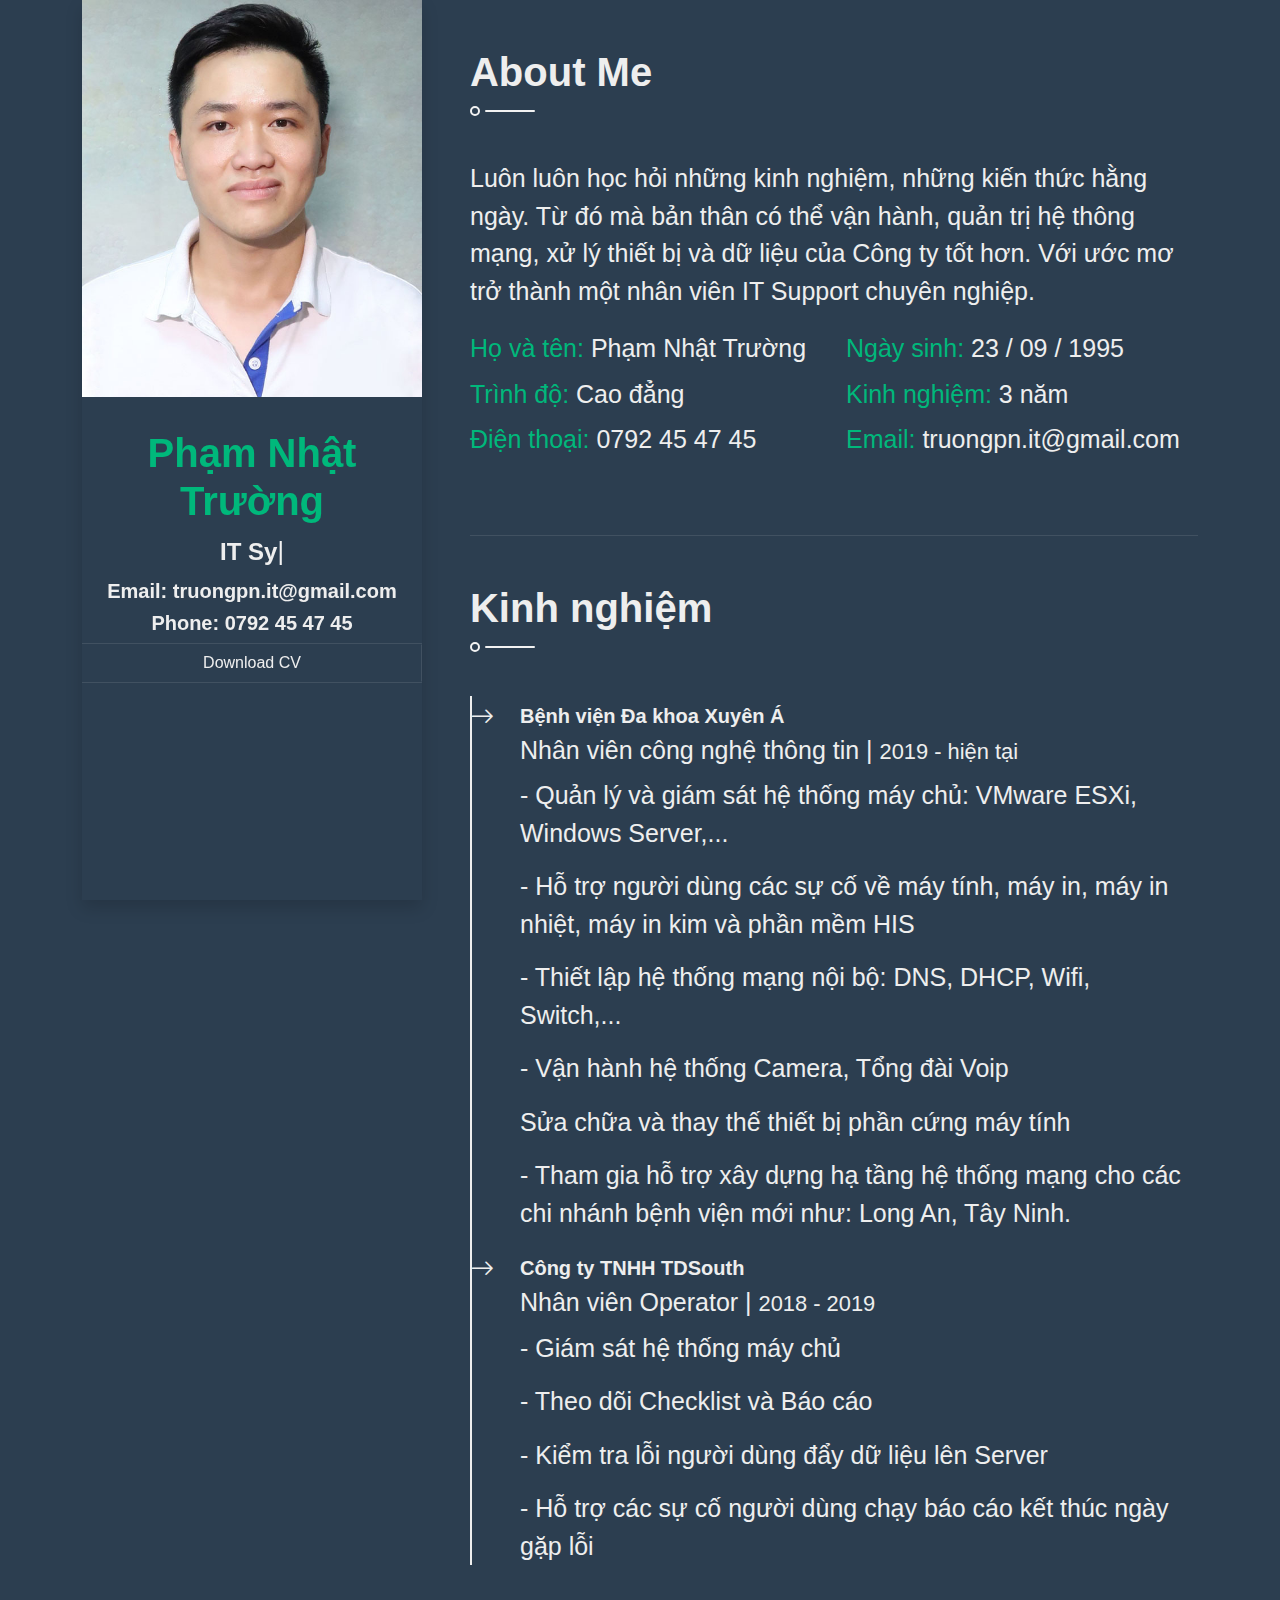
==== commit 259605f8: "Update index.html" ====
--- a/index.html
+++ b/index.html
@@ -48,12 +48,12 @@
                         <h1 class="text-primary mt-2">Phạm Nhật Trường</h1>
                         <div class="mb-4" style="height: 22px;">
                             <h4 class="typed-text-output d-inline-block text-light"></h4>
-                            <div class="typed-text d-none">IT Support, Chuyên viên CNTT</div>
+                            <div class="typed-text d-none">IT System Administrator, Chuyên viên CNTT</div>
 						</div>
 							<h5>Email: truongpn.it@gmail.com</h5>
 							<h5>Phone: 0792 45 47 45</h5>                        
                         <div class="d-flex align-items-end justify-content-between border-top border-bottom">
-                            <a href="https://truongpham.info/CV%20-%20IT%20SUPPORT%20-%20PHAM%20NHAT%20TRUONG.pdf" class="btn w-100 border-end">Download CV</a>
+                            <a href="https://truongpham.info/CV - SYSTEM ADMINISTRATOR - PHAM NHAT TRUONG.pdf" class="btn w-100 border-end">Download CV</a>
                         </div>
                     </div>
                 </div>
